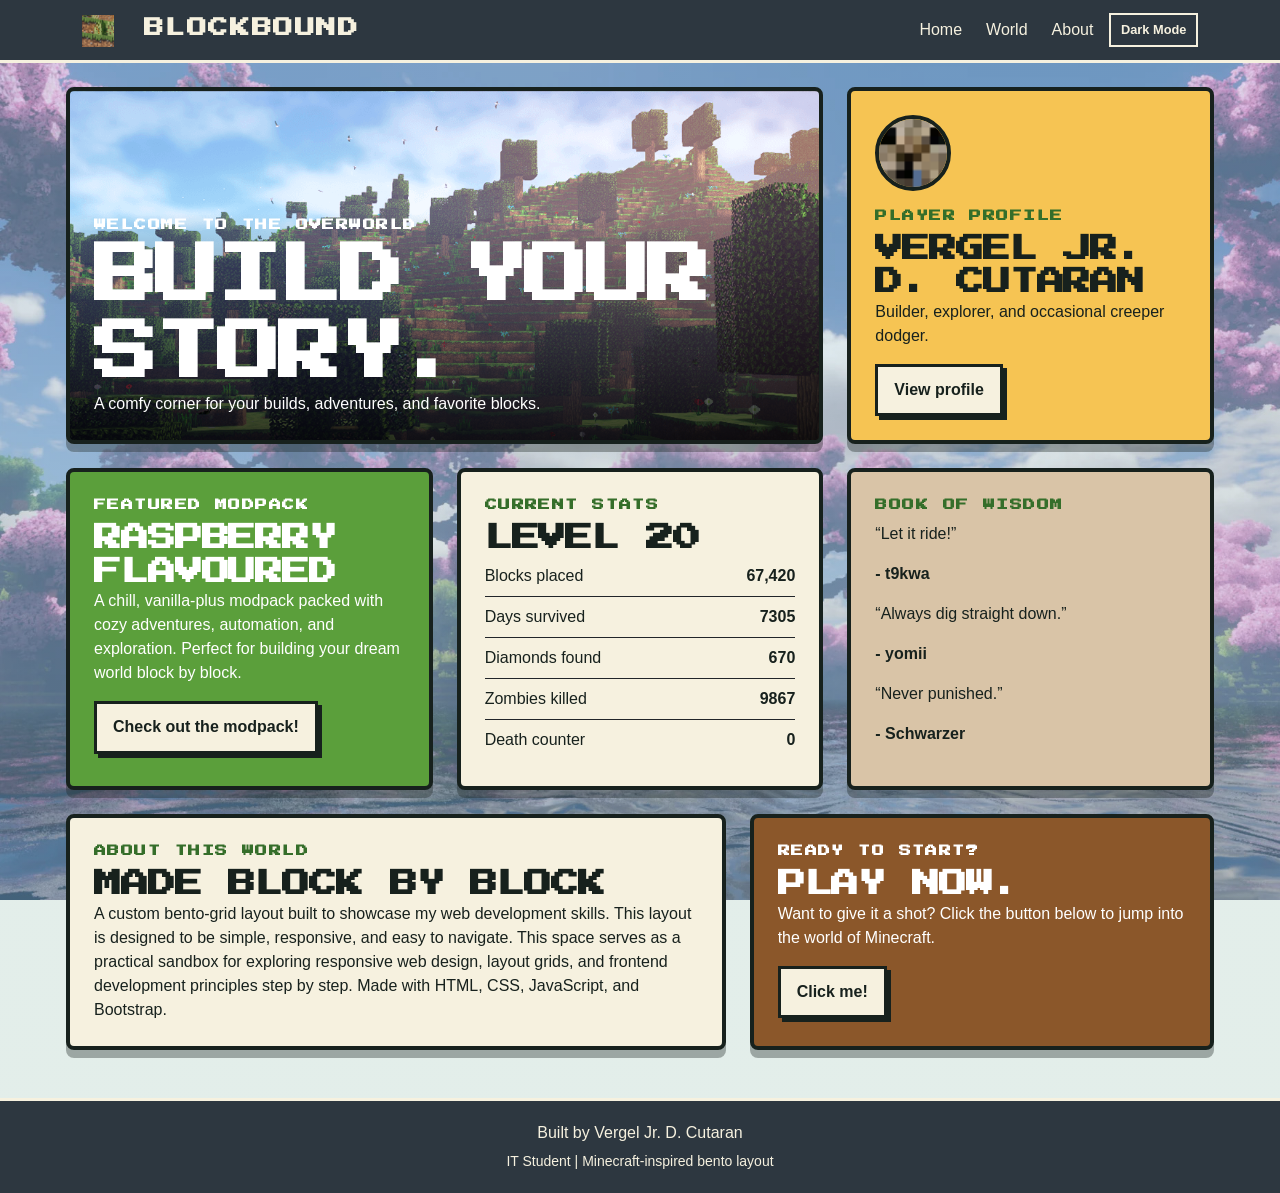
==== webdev/activities/a01/index.html @ cf2e9a89 "Added favicon, site logo, and changed some fonts." ====
<!doctype html>
<html lang="en">
  <head>
    <meta charset="UTF-8" />
    <meta name="viewport" content="width=device-width, initial-scale=1.0" />
    <title>Blockbound | Minecraft-Inspired Bento</title>
    <link rel="preconnect" href="https://fonts.googleapis.com" />
    <link rel="preconnect" href="https://fonts.gstatic.com" crossorigin />
    <link
      href="https://fonts.googleapis.com/css2?family=Press+Start+2P&display=swap"
      rel="stylesheet"
    />
    <link
      href="https://cdn.jsdelivr.net/npm/bootstrap@5.3.3/dist/css/bootstrap.min.css"
      rel="stylesheet"
      integrity="sha384-QWTKZyjpPEjISv5WaRU9OFeRpok6YctnYmDr5pNlyT2bRjXh0JMhjY6hW+ALEwIH"
      crossorigin="anonymous"
    />
    <link rel="stylesheet" href="css/style.css" />
    <link rel="icon" type="image/png" href="assets/favicon.png" />
  </head>

  <body id="top">
    <!-- Header: Based this on the dark sticky navbar from my portfolio. -->
    <header class="navbar navbar-expand navbar-dark site-header sticky-top">
      <div class="container">
        <!-- This is the website name shown on the left side of the header. -->
        <a class="navbar-brand site-brand" href="#top">
          <img
            class="site-logo me-2"
            src="assets/favicon.png"
            alt=""
            aria-hidden="true"
          />
          BLOCKBOUND
        </a>

        <!-- These links jump to the main sections of the page. -->
        <nav aria-label="Main navigation">
          <ul class="navbar-nav flex-row align-items-center gap-2">
            <li class="nav-item">
              <a class="nav-link" href="#top">Home</a>
            </li>
            <li class="nav-item">
              <a class="nav-link" href="#world">World</a>
            </li>
            <li class="nav-item">
              <a class="nav-link" href="#about">About</a>
            </li>
            <li class="nav-item">
              <button
                class="theme-toggle"
                id="theme-toggle"
                type="button"
                aria-pressed="false"
              >
                Dark Mode
              </button>
            </li>
          </ul>
        </nav>
      </div>
    </header>

    <main class="container bento-shell px-3 pt-3 pb-5 pt-md-4">
      <!-- Row 1: This is the main intro section and the player profile. -->
      <div class="row g-4 mb-4">
        <!-- Big hero card: Can change the background image and intro text here. -->
        <section class="col-12 col-lg-8">
          <div class="bento-card p-3 p-md-4 hero-card">
            <p class="eyebrow mt-3 mb-1">Welcome to the overworld</p>
            <h1 class="pixel-title display-3">Build your story.</h1>
            <p class="mb-0">
              A comfy corner for your builds, adventures, and favorite blocks.
            </p>
          </div>
        </section>

        <!-- Profile card: Avatar and player details. -->
        <section class="col-12 col-lg-4">
          <div class="bento-card p-3 p-md-4 profile-card">
            <img
              class="avatar-placeholder"
              src="assets/avatar.png"
              alt="Pixel art avatar of Vergel Jr. D. Cutaran"
            />
            <p class="eyebrow">Player profile</p>
            <h2 class="pixel-title h3">Vergel Jr. D. Cutaran</h2>
            <p>Builder, explorer, and occasional creeper dodger.</p>
            <a
              class="block-button"
              href="https://namemc.com/profile/t9kwa.1"
              target="_blank"
              rel="noopener noreferrer"
              >View profile</a
            >
          </div>
        </section>
      </div>

      <!-- Row 2: These cards show the featured world, stats, and quote. -->
      <div class="row g-4 mb-4">
        <!-- Featured world card: Can use this for a project or Minecraft world. -->
        <section class="col-12 col-md-4" id="world">
          <div class="bento-card p-3 p-md-4 feature-card">
            <p class="eyebrow">Featured modpack</p>
            <h2 class="pixel-title h3">Raspberry Flavoured</h2>
            <p>
              A chill, vanilla-plus modpack packed with cozy adventures,
              automation, and exploration. Perfect for building your dream world
              block by block.
            </p>
            <a
              class="block-button"
              href="https://www.curseforge.com/minecraft/modpacks/raspberry-flavoured"
              target="_blank"
              rel="noopener noreferrer"
              >Check out the modpack!</a
            >
          </div>
        </section>

        <!-- Stats card: Can replace these numbers with project stats. -->
        <section class="col-12 col-md-4">
          <div class="bento-card p-3 p-md-4">
            <p class="eyebrow">Current stats</p>
            <h2 class="pixel-title h3">Level 20</h2>
            <div
              class="d-flex justify-content-between border-bottom border-dark py-2"
            >
              <span>Blocks placed</span><strong>67,420</strong>
            </div>
            <div
              class="d-flex justify-content-between border-bottom border-dark py-2"
            >
              <span>Days survived</span><strong>7305</strong>
            </div>
            <div
              class="d-flex justify-content-between border-bottom border-dark py-2"
            >
              <span>Diamonds found</span><strong>670</strong>
            </div>
            <div
              class="d-flex justify-content-between border-bottom border-dark py-2"
            >
              <span>Zombies killed</span><strong>9867</strong>
            </div>
            <div class="d-flex justify-content-between py-2">
              <span>Death counter</span><strong>0</strong>
            </div>
          </div>
        </section>

        <!-- Quote card: Can put quote and username in this section. -->
        <section class="col-12 col-md-4">
          <div class="bento-card p-3 p-md-4 quote-card">
            <p class="eyebrow">Book of wisdom</p>
            <blockquote class="mb-3">“Let it ride!”</blockquote>
            <p class="fw-bold">- t9kwa</p>
            <blockquote class="mb-3">“Always dig straight down.”</blockquote>
            <p class="fw-bold">- yomii</p>
            <blockquote class="mb-3">“Never punished.”</blockquote>
            <p class="fw-bold">- Schwarzer</p>
          </div>
        </section>
      </div>

      <!-- Row 3: This has the about section and the main button. -->
      <div class="row g-4" id="about">
        <!-- About card: Can add more information, links, or social media here. -->
        <section class="col-12 col-lg-7">
          <div class="bento-card p-3 p-md-4">
            <p class="eyebrow">About this world</p>
            <h2 class="pixel-title h3">Made block by block</h2>
            <p class="mb-0">
              A custom bento-grid layout built to showcase my web development
              skills. This layout is designed to be simple, responsive, and easy
              to navigate. This space serves as a practical sandbox for
              exploring responsive web design, layout grids, and frontend
              development principles step by step. Made with HTML, CSS,
              JavaScript, and Bootstrap.
            </p>
          </div>
        </section>

        <!-- CTA card: Can change the button text and link to main page. -->
        <section class="col-12 col-lg-5">
          <div class="bento-card p-3 p-md-4 cta-card">
            <p class="eyebrow">Ready to start?</p>
            <h2 class="pixel-title h3">Play now.</h2>
            <p>
              Want to give it a shot? Click the button below to jump into the
              world of Minecraft.
            </p>
            <a
              class="block-button"
              href="https://classic.minecraft.net/"
              target="_blank"
              rel="noopener noreferrer"
            >
              Click me!
            </a>
          </div>
        </section>
      </div>
    </main>

    <!-- Footer: Kept this simple like the footer on my portfolio. -->
    <footer class="site-footer text-center">
      <p class="mb-1">Built by Vergel Jr. D. Cutaran</p>
      <small>IT Student | Minecraft-inspired bento layout</small>
    </footer>

    <script src="js/script.js"></script>
  </body>
</html>
---- webdev/activities/a01/css/style.css ----
:root {
  --mc-grass: #5b9f3b;
  --mc-grass-dark: #356e2a;
  --mc-dirt: #8b572a;
  --mc-stone: #2d3740;
  --mc-paper: #f6f1df;
  --mc-gold: #f6c453;
  --mc-sand: #d9c4a7;
  --mc-sky: 191, 232, 255;
  --mc-ink: #17211d;
  --mc-header: #2d3740;
  --mc-header-text: #f6f1df;
  --page-overlay: rgba(var(--mc-sky), 0.35);
  --card-shadow: 0 8px 0 rgba(23, 33, 29, 0.35);
}

body {
  min-height: 100vh;
  color: var(--mc-ink);
  font-family: "Trebuchet MS", Arial, sans-serif;
  background:
    linear-gradient(var(--page-overlay), var(--page-overlay)),
    url("../assets/background-light.jpg") center / cover fixed,
    var(--mc-paper);
  transition:
    color 0.3s,
    background-color 0.3s;
}

[data-bs-theme="dark"] {
  --mc-grass: #6fbf44;
  --mc-grass-dark: #b6e3a0;
  --mc-dirt: #a96d38;
  --mc-stone: #17211d;
  --mc-paper: #26332f;
  --mc-gold: #f6c453;
  --mc-sand: #4a392b;
  --mc-ink: #f6f1df;
  --page-overlay: rgba(23, 33, 29, 0.55);
}

[data-bs-theme="dark"] body {
  background:
    linear-gradient(var(--page-overlay), var(--page-overlay)),
    url("../assets/background-dark.jpg") center / cover fixed,
    var(--mc-paper);
}

.site-header,
.site-footer {
  color: var(--mc-header-text);
  background: var(--mc-header);
  border-color: var(--mc-header-text);
}

.site-header {
  border-bottom: 3px solid;
}

.site-brand,
.site-header .nav-link {
  color: var(--mc-header-text);
}

.site-brand {
  font-family: "Press Start 2P", "Trebuchet MS", Arial, sans-serif;
  font-weight: 900;
  letter-spacing: 0.08em;
}

.site-logo {
  width: 32px;
  height: 32px;
  object-fit: contain;
  vertical-align: middle;
}

.site-brand:hover,
.site-header .nav-link:hover {
  color: var(--mc-gold);
}

.theme-toggle {
  padding: 0.35rem 0.6rem;
  border: 2px solid var(--mc-header-text);
  color: var(--mc-header-text);
  background: transparent;
  font-size: 0.8rem;
  font-weight: 700;
}

.theme-toggle:hover {
  color: var(--mc-header);
  background: var(--mc-header-text);
}

.bento-shell {
  max-width: 1180px;
}

.bento-card {
  height: 100%;
  color: var(--mc-ink);
  border: 4px solid var(--mc-ink);
  border-radius: 0.5rem;
  box-shadow: var(--card-shadow);
  background: var(--mc-paper);
  overflow: hidden;
}

.hero-card {
  min-height: 310px;
  color: var(--bs-white);
  display: flex;
  flex-direction: column;
  justify-content: end;
  background:
    linear-gradient(transparent 35%, rgba(var(--bs-black-rgb), 0.8)),
    url("../assets/minecraft-hero.png") center / cover,
    var(--mc-grass);
}

.profile-card {
  background: var(--mc-gold);
}

.feature-card {
  color: var(--bs-white);
  background: var(--mc-grass);
}

.quote-card {
  background: var(--mc-sand);
}

.cta-card {
  color: var(--bs-white);
  background: var(--mc-dirt);
}

[data-bs-theme="dark"] .profile-card {
  color: var(--mc-ink);
}

[data-bs-theme="dark"] .quote-card {
  color: var(--mc-ink);
}

.eyebrow {
  margin-bottom: 0.5rem;
  color: var(--mc-grass-dark);
  font-family: "Press Start 2P", "Trebuchet MS", Arial, sans-serif;
  font-size: 0.75rem;
  font-weight: 800;
  letter-spacing: 0.12em;
  text-transform: uppercase;
}

.hero-card .eyebrow,
.feature-card .eyebrow,
.cta-card .eyebrow {
  color: inherit;
}

.pixel-title {
  margin: 0;
  font-family: "Press Start 2P", "Trebuchet MS", Arial, sans-serif;
  font-weight: 900;
  letter-spacing: -0.04em;
  text-transform: uppercase;
}

.avatar-placeholder {
  width: 76px;
  height: 76px;
  margin-bottom: 1rem;
  border: 4px solid var(--mc-ink);
  border-radius: 50%;
  object-fit: cover;
  background: var(--mc-stone);
}

.block-button {
  display: inline-block;
  padding: 0.7rem 1rem;
  color: var(--mc-ink);
  background: var(--mc-paper);
  border: 3px solid var(--mc-ink);
  font-weight: 800;
  text-decoration: none;
  box-shadow: 4px 4px 0 var(--mc-ink);
}

.block-button:hover {
  color: var(--bs-white);
  background: var(--mc-grass-dark);
  transform: translate(2px, 2px);
  box-shadow: 2px 2px 0 var(--mc-ink);
}

.site-footer {
  padding: 1.25rem 1rem;
  border-top: 3px solid;
}
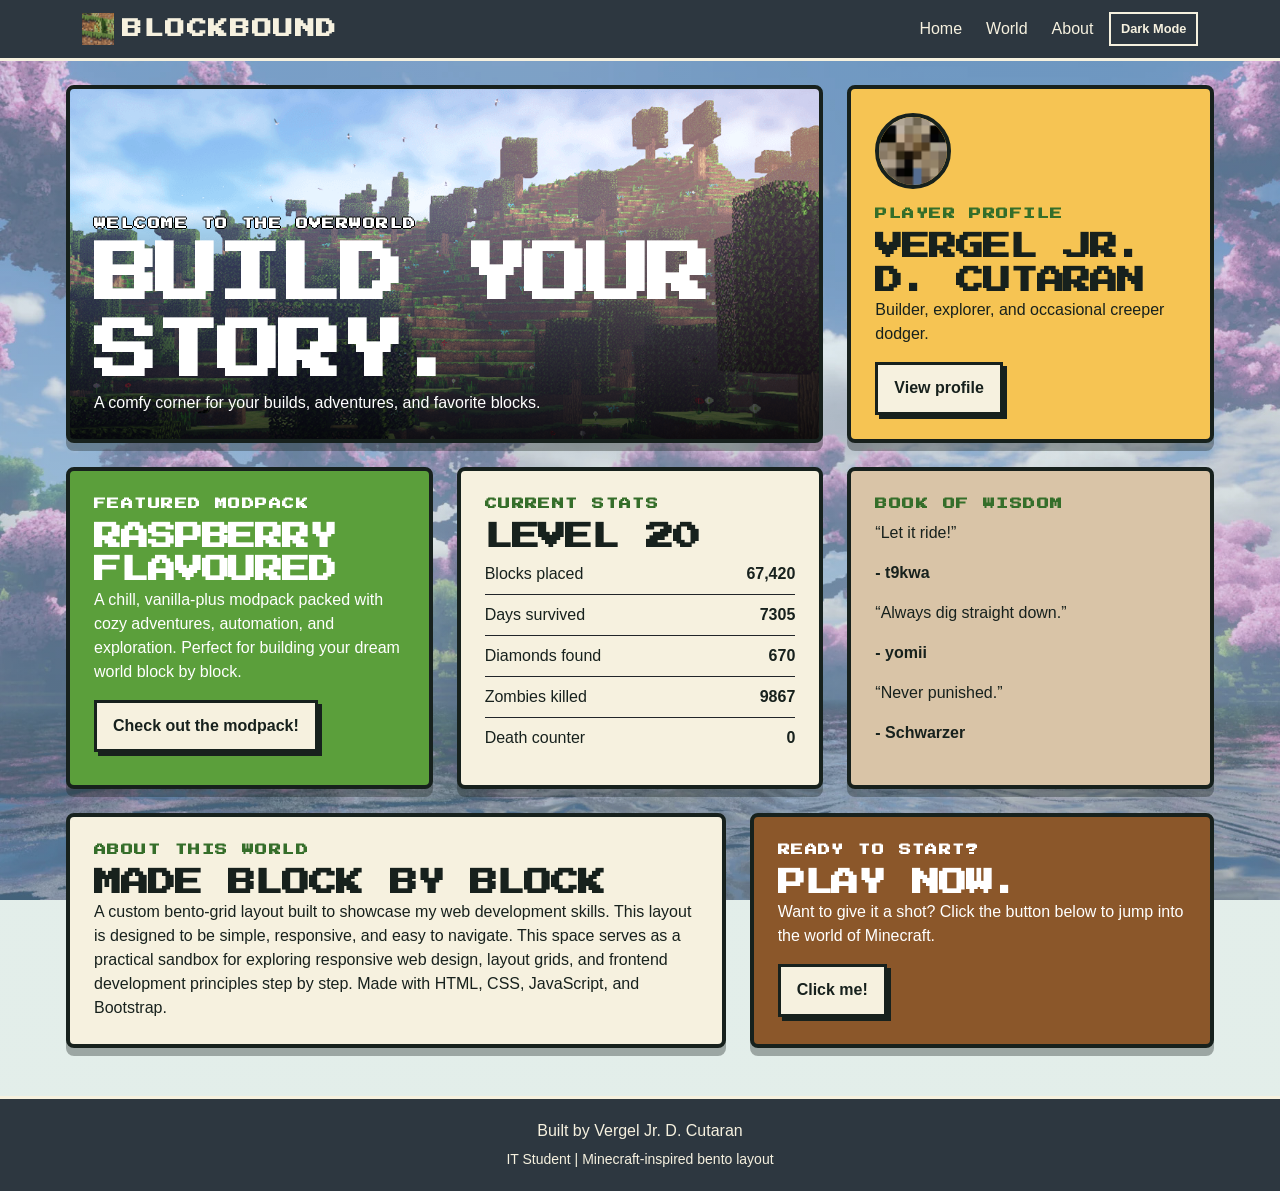
==== commit ae902199: "Fixed logo size, and font so it actually displays properly." ====
--- a/webdev/activities/a01/index.html
+++ b/webdev/activities/a01/index.html
@@ -25,7 +25,7 @@
     <header class="navbar navbar-expand navbar-dark site-header sticky-top">
       <div class="container">
         <!-- This is the website name shown on the left side of the header. -->
-        <a class="navbar-brand site-brand" href="#top">
+        <a class="navbar-brand site-brand d-inline-flex align-items-center" href="#top">
           <img
             class="site-logo me-2"
             src="assets/favicon.png"
@@ -68,7 +68,9 @@
         <!-- Big hero card: Can change the background image and intro text here. -->
         <section class="col-12 col-lg-8">
           <div class="bento-card p-3 p-md-4 hero-card">
-            <p class="eyebrow mt-3 mb-1">Welcome to the overworld</p>
+            <p class="eyebrow hero-welcome mt-3 mb-1">
+              Welcome to the overworld
+            </p>
             <h1 class="pixel-title display-3">Build your story.</h1>
             <p class="mb-0">
               A comfy corner for your builds, adventures, and favorite blocks.
--- a/webdev/activities/a01/css/style.css
+++ b/webdev/activities/a01/css/style.css
@@ -68,9 +68,10 @@
   letter-spacing: 0.08em;
 }
 
-.site-logo {
-  width: 32px;
-  height: 32px;
+.site-brand .site-logo {
+  display: inline-block;
+  width: 32px !important;
+  height: 32px !important;
   object-fit: contain;
   vertical-align: middle;
 }
@@ -162,6 +163,14 @@
   color: inherit;
 }
 
+.hero-welcome {
+  text-shadow:
+    1px 0 #000,
+    -1px 0 #000,
+    0 1px #000,
+    0 -1px #000;
+}
+
 .pixel-title {
   margin: 0;
   font-family: "Press Start 2P", "Trebuchet MS", Arial, sans-serif;
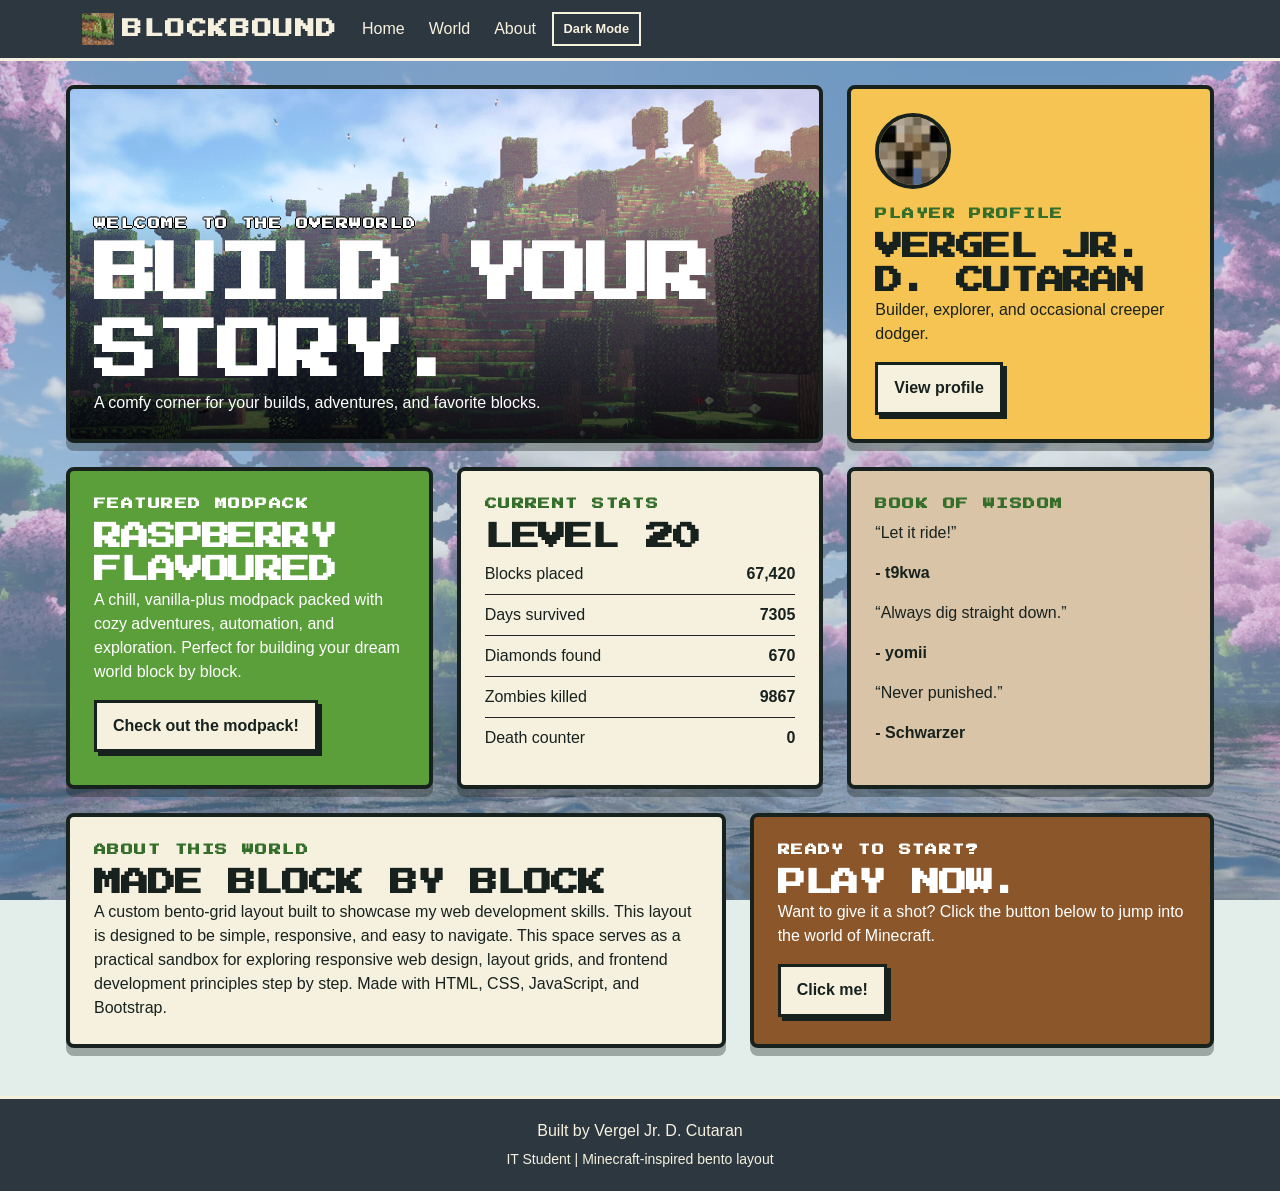
==== commit 8b09c069: "Made a hamburger menu for mobile view in A01, also made A02 (forgot to commit the thing so it's one " ====
--- a/webdev/activities/a01/index.html
+++ b/webdev/activities/a01/index.html
@@ -22,10 +22,13 @@
 
   <body id="top">
     <!-- Header: Based this on the dark sticky navbar from my portfolio. -->
-    <header class="navbar navbar-expand navbar-dark site-header sticky-top">
+    <header class="navbar navbar-expand-md navbar-dark site-header sticky-top">
       <div class="container">
         <!-- This is the website name shown on the left side of the header. -->
-        <a class="navbar-brand site-brand d-inline-flex align-items-center" href="#top">
+        <a
+          class="navbar-brand site-brand d-inline-flex align-items-center"
+          href="#top"
+        >
           <img
             class="site-logo me-2"
             src="assets/favicon.png"
@@ -35,9 +38,26 @@
           BLOCKBOUND
         </a>
 
+        <button
+          class="navbar-toggler d-md-none"
+          id="nav-toggle"
+          type="button"
+          aria-controls="main-navigation"
+          aria-expanded="false"
+          aria-label="Open navigation menu"
+        >
+          <span class="navbar-toggler-icon"></span>
+        </button>
+
         <!-- These links jump to the main sections of the page. -->
-        <nav aria-label="Main navigation">
-          <ul class="navbar-nav flex-row align-items-center gap-2">
+        <nav
+          class="collapse navbar-collapse"
+          id="main-navigation"
+          aria-label="Main navigation"
+        >
+          <ul
+            class="navbar-nav flex-column flex-md-row align-items-md-center gap-2"
+          >
             <li class="nav-item">
               <a class="nav-link" href="#top">Home</a>
             </li>
--- a/webdev/activities/a01/css/style.css
+++ b/webdev/activities/a01/css/style.css
@@ -81,6 +81,18 @@
   color: var(--mc-gold);
 }
 
+.navbar-toggler {
+  border: 2px solid var(--mc-header-text);
+}
+
+.navbar-toggler:focus {
+  box-shadow: 0 0 0 0.2rem rgba(246, 196, 83, 0.5);
+}
+
+.navbar-toggler-icon {
+  filter: brightness(0) invert(1);
+}
+
 .theme-toggle {
   padding: 0.35rem 0.6rem;
   border: 2px solid var(--mc-header-text);
@@ -93,6 +105,24 @@
 .theme-toggle:hover {
   color: var(--mc-header);
   background: var(--mc-header-text);
+}
+
+@media (max-width: 767.98px) {
+  .site-header .navbar-collapse {
+    flex-basis: 100%;
+    padding-top: 0.75rem;
+  }
+
+  .site-header .navbar-nav {
+    align-items: stretch;
+  }
+
+  .site-header .nav-link,
+  .theme-toggle {
+    display: block;
+    width: 100%;
+    text-align: left;
+  }
 }
 
 .bento-shell {
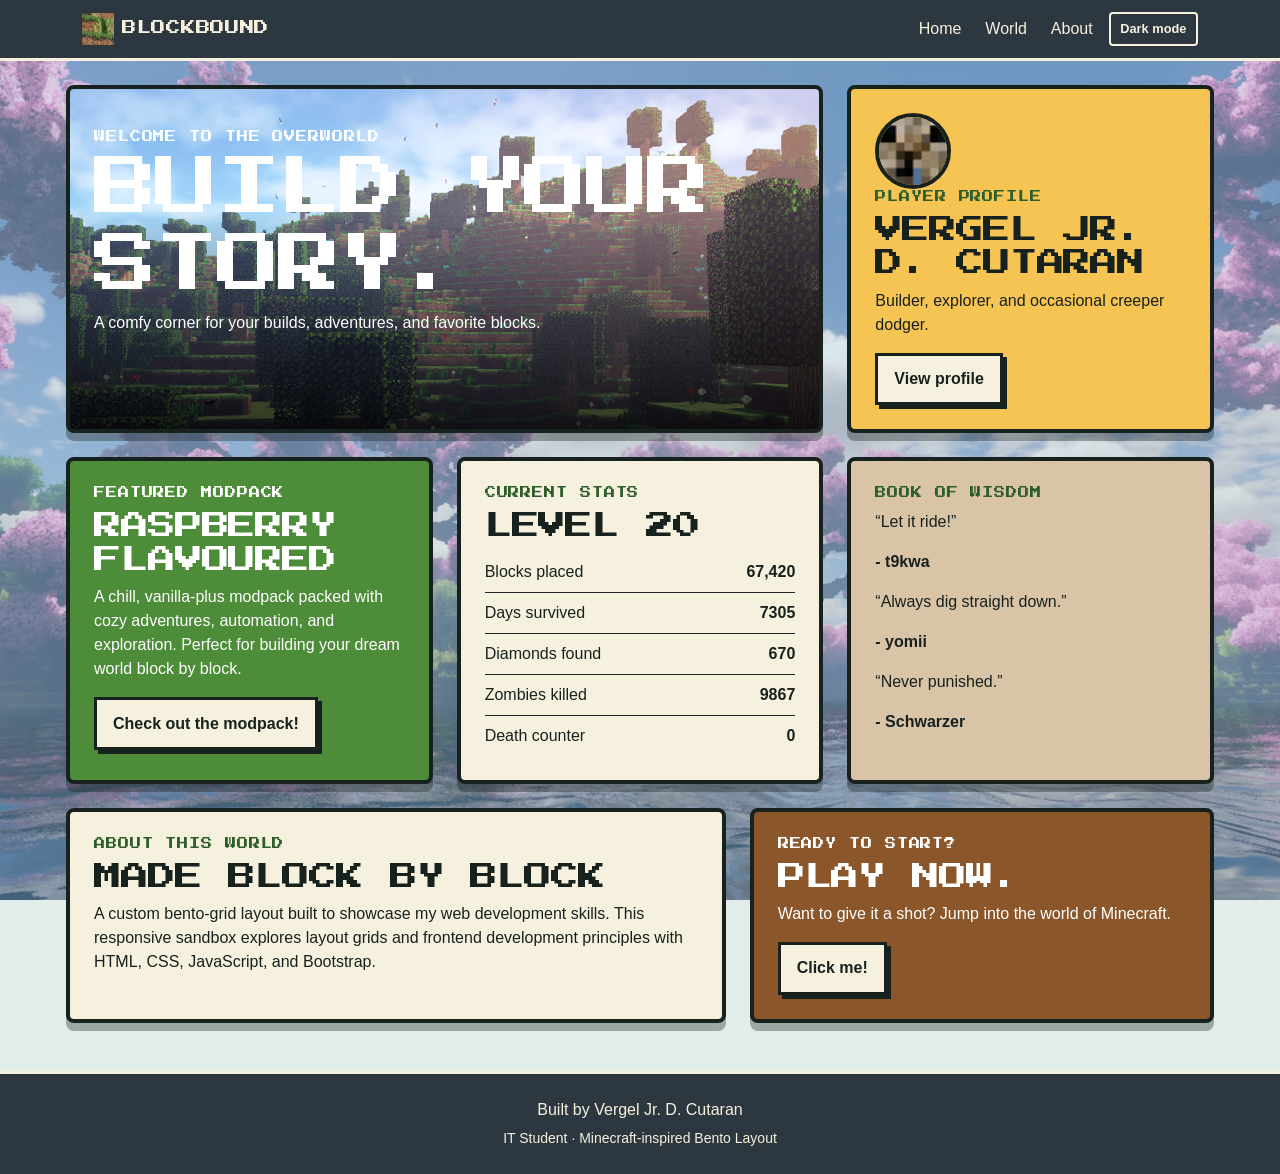
==== commit 59619e3e: "Removed unnecessary and redundant lines for efficiency." ====
--- a/webdev/activities/a01/index.html
+++ b/webdev/activities/a01/index.html
@@ -4,27 +4,23 @@
     <meta charset="UTF-8" />
     <meta name="viewport" content="width=device-width, initial-scale=1.0" />
     <title>Blockbound | Minecraft-Inspired Bento</title>
-    <link rel="preconnect" href="https://fonts.googleapis.com" />
-    <link rel="preconnect" href="https://fonts.gstatic.com" crossorigin />
     <link
       href="https://fonts.googleapis.com/css2?family=Press+Start+2P&display=swap"
       rel="stylesheet"
     />
     <link
-      href="https://cdn.jsdelivr.net/npm/bootstrap@5.3.3/dist/css/bootstrap.min.css"
+      href="https://cdn.jsdelivr.net/npm/bootstrap@5.3.8/dist/css/bootstrap.min.css"
       rel="stylesheet"
-      integrity="sha384-QWTKZyjpPEjISv5WaRU9OFeRpok6YctnYmDr5pNlyT2bRjXh0JMhjY6hW+ALEwIH"
+      integrity="sha384-sRIl4kxILFvY47J16cr9ZwB07vP4J8+LH7qKQnuqkuIAvNWLzeN8tE5YBujZqJLB"
       crossorigin="anonymous"
     />
     <link rel="stylesheet" href="css/style.css" />
-    <link rel="icon" type="image/png" href="assets/favicon.png" />
+    <link rel="icon" href="assets/favicon.png" />
   </head>
-
   <body id="top">
-    <!-- Header: Based this on the dark sticky navbar from my portfolio. -->
+    <!-- Bootstrap navigation collapses on smaller screens. -->
     <header class="navbar navbar-expand-md navbar-dark site-header sticky-top">
       <div class="container">
-        <!-- This is the website name shown on the left side of the header. -->
         <a
           class="navbar-brand site-brand d-inline-flex align-items-center"
           href="#top"
@@ -37,30 +33,24 @@
           />
           BLOCKBOUND
         </a>
-
         <button
-          class="navbar-toggler d-md-none"
-          id="nav-toggle"
+          class="navbar-toggler"
           type="button"
+          data-bs-toggle="collapse"
+          data-bs-target="#main-navigation"
           aria-controls="main-navigation"
           aria-expanded="false"
           aria-label="Open navigation menu"
         >
           <span class="navbar-toggler-icon"></span>
         </button>
-
-        <!-- These links jump to the main sections of the page. -->
         <nav
           class="collapse navbar-collapse"
           id="main-navigation"
           aria-label="Main navigation"
         >
-          <ul
-            class="navbar-nav flex-column flex-md-row align-items-md-center gap-2"
-          >
-            <li class="nav-item">
-              <a class="nav-link" href="#top">Home</a>
-            </li>
+          <ul class="navbar-nav ms-auto align-items-md-center gap-md-2">
+            <li class="nav-item"><a class="nav-link" href="#top">Home</a></li>
             <li class="nav-item">
               <a class="nav-link" href="#world">World</a>
             </li>
@@ -69,12 +59,12 @@
             </li>
             <li class="nav-item">
               <button
-                class="theme-toggle"
+                class="btn btn-sm theme-toggle"
                 id="theme-toggle"
                 type="button"
                 aria-pressed="false"
               >
-                Dark Mode
+                Dark mode
               </button>
             </li>
           </ul>
@@ -82,23 +72,18 @@
       </div>
     </header>
 
+    <!-- Responsive cards use Bootstrap's grid; custom classes only define the theme. -->
     <main class="container bento-shell px-3 pt-3 pb-5 pt-md-4">
-      <!-- Row 1: This is the main intro section and the player profile. -->
       <div class="row g-4 mb-4">
-        <!-- Big hero card: Can change the background image and intro text here. -->
         <section class="col-12 col-lg-8">
           <div class="bento-card p-3 p-md-4 hero-card">
-            <p class="eyebrow hero-welcome mt-3 mb-1">
-              Welcome to the overworld
-            </p>
+            <p class="eyebrow mt-3 mb-1">Welcome to the overworld</p>
             <h1 class="pixel-title display-3">Build your story.</h1>
             <p class="mb-0">
               A comfy corner for your builds, adventures, and favorite blocks.
             </p>
           </div>
         </section>
-
-        <!-- Profile card: Avatar and player details. -->
         <section class="col-12 col-lg-4">
           <div class="bento-card p-3 p-md-4 profile-card">
             <img
@@ -114,15 +99,14 @@
               href="https://namemc.com/profile/t9kwa.1"
               target="_blank"
               rel="noopener noreferrer"
-              >View profile</a
-            >
-          </div>
-        </section>
-      </div>
-
-      <!-- Row 2: These cards show the featured world, stats, and quote. -->
+            >
+              View profile
+            </a>
+          </div>
+        </section>
+      </div>
+
       <div class="row g-4 mb-4">
-        <!-- Featured world card: Can use this for a project or Minecraft world. -->
         <section class="col-12 col-md-4" id="world">
           <div class="bento-card p-3 p-md-4 feature-card">
             <p class="eyebrow">Featured modpack</p>
@@ -137,12 +121,11 @@
               href="https://www.curseforge.com/minecraft/modpacks/raspberry-flavoured"
               target="_blank"
               rel="noopener noreferrer"
-              >Check out the modpack!</a
-            >
-          </div>
-        </section>
-
-        <!-- Stats card: Can replace these numbers with project stats. -->
+            >
+              Check out the modpack!
+            </a>
+          </div>
+        </section>
         <section class="col-12 col-md-4">
           <div class="bento-card p-3 p-md-4">
             <p class="eyebrow">Current stats</p>
@@ -172,48 +155,36 @@
             </div>
           </div>
         </section>
-
-        <!-- Quote card: Can put quote and username in this section. -->
         <section class="col-12 col-md-4">
           <div class="bento-card p-3 p-md-4 quote-card">
             <p class="eyebrow">Book of wisdom</p>
-            <blockquote class="mb-3">“Let it ride!”</blockquote>
+            <blockquote>“Let it ride!”</blockquote>
             <p class="fw-bold">- t9kwa</p>
-            <blockquote class="mb-3">“Always dig straight down.”</blockquote>
+            <blockquote>“Always dig straight down.”</blockquote>
             <p class="fw-bold">- yomii</p>
-            <blockquote class="mb-3">“Never punished.”</blockquote>
+            <blockquote>“Never punished.”</blockquote>
             <p class="fw-bold">- Schwarzer</p>
           </div>
         </section>
       </div>
 
-      <!-- Row 3: This has the about section and the main button. -->
       <div class="row g-4" id="about">
-        <!-- About card: Can add more information, links, or social media here. -->
         <section class="col-12 col-lg-7">
           <div class="bento-card p-3 p-md-4">
             <p class="eyebrow">About this world</p>
             <h2 class="pixel-title h3">Made block by block</h2>
             <p class="mb-0">
               A custom bento-grid layout built to showcase my web development
-              skills. This layout is designed to be simple, responsive, and easy
-              to navigate. This space serves as a practical sandbox for
-              exploring responsive web design, layout grids, and frontend
-              development principles step by step. Made with HTML, CSS,
-              JavaScript, and Bootstrap.
+              skills. This responsive sandbox explores layout grids and frontend
+              development principles with HTML, CSS, JavaScript, and Bootstrap.
             </p>
           </div>
         </section>
-
-        <!-- CTA card: Can change the button text and link to main page. -->
         <section class="col-12 col-lg-5">
           <div class="bento-card p-3 p-md-4 cta-card">
             <p class="eyebrow">Ready to start?</p>
             <h2 class="pixel-title h3">Play now.</h2>
-            <p>
-              Want to give it a shot? Click the button below to jump into the
-              world of Minecraft.
-            </p>
+            <p>Want to give it a shot? Jump into the world of Minecraft.</p>
             <a
               class="block-button"
               href="https://classic.minecraft.net/"
@@ -227,12 +198,16 @@
       </div>
     </main>
 
-    <!-- Footer: Kept this simple like the footer on my portfolio. -->
-    <footer class="site-footer text-center">
+    <!-- The footer stays opaque so its text remains readable over the background. -->
+    <footer class="site-footer py-4 text-center">
       <p class="mb-1">Built by Vergel Jr. D. Cutaran</p>
-      <small>IT Student | Minecraft-inspired bento layout</small>
+      <small>IT Student &middot; Minecraft-inspired Bento Layout</small>
     </footer>
-
+    <script
+      src="https://cdn.jsdelivr.net/npm/bootstrap@5.3.8/dist/js/bootstrap.bundle.min.js"
+      integrity="sha384-FKyoEForCGlyvwx9Hj09JcYn3nv7wiPVlz7YYwJrWVcXK/BmnVDxM+D2scQbITxI"
+      crossorigin="anonymous"
+    ></script>
     <script src="js/script.js"></script>
   </body>
 </html>
--- a/webdev/activities/a01/css/style.css
+++ b/webdev/activities/a01/css/style.css
@@ -1,189 +1,151 @@
+/* Shared colors for the light theme and block-style components. */
 :root {
-  --mc-grass: #5b9f3b;
-  --mc-grass-dark: #356e2a;
-  --mc-dirt: #8b572a;
-  --mc-stone: #2d3740;
-  --mc-paper: #f6f1df;
-  --mc-gold: #f6c453;
-  --mc-sand: #d9c4a7;
-  --mc-sky: 191, 232, 255;
-  --mc-ink: #17211d;
-  --mc-header: #2d3740;
-  --mc-header-text: #f6f1df;
-  --page-overlay: rgba(var(--mc-sky), 0.35);
-  --card-shadow: 0 8px 0 rgba(23, 33, 29, 0.35);
+  --block-ink: #17211d;
+  --block-paper: #f6f1df;
+  --block-green: #4d8c38;
+  --block-green-dark: #2d5d2a;
+  --block-gold: #f6c453;
+  --block-dirt: #8b572a;
+  --block-sand: #d9c4a7;
+  --block-header: #2d3740;
+  --block-header-text: #f6f1df;
 }
 
+/* The image and overlay create the page texture without extra markup. */
 body {
   min-height: 100vh;
-  color: var(--mc-ink);
+  color: var(--block-ink);
   font-family: "Trebuchet MS", Arial, sans-serif;
   background:
-    linear-gradient(var(--page-overlay), var(--page-overlay)),
+    linear-gradient(rgba(191, 232, 255, 0.35), rgba(191, 232, 255, 0.35)),
     url("../assets/background-light.jpg") center / cover fixed,
-    var(--mc-paper);
-  transition:
-    color 0.3s,
-    background-color 0.3s;
+    var(--block-paper);
 }
 
+/* Bootstrap's theme attribute switches the custom palette too. */
 [data-bs-theme="dark"] {
-  --mc-grass: #6fbf44;
-  --mc-grass-dark: #b6e3a0;
-  --mc-dirt: #a96d38;
-  --mc-stone: #17211d;
-  --mc-paper: #26332f;
-  --mc-gold: #f6c453;
-  --mc-sand: #4a392b;
-  --mc-ink: #f6f1df;
-  --page-overlay: rgba(23, 33, 29, 0.55);
+  --block-ink: #f6f1df;
+  --block-paper: #26332f;
+  --block-green: #6fbf44;
+  --block-green-dark: #b6e3a0;
+  --block-dirt: #a96d38;
+  --block-sand: #4a392b;
 }
 
 [data-bs-theme="dark"] body {
   background:
-    linear-gradient(var(--page-overlay), var(--page-overlay)),
+    linear-gradient(rgba(23, 33, 29, 0.55), rgba(23, 33, 29, 0.55)),
     url("../assets/background-dark.jpg") center / cover fixed,
-    var(--mc-paper);
+    var(--block-paper);
 }
 
+/* Header and footer share one solid, high-contrast surface. */
 .site-header,
 .site-footer {
-  color: var(--mc-header-text);
-  background: var(--mc-header);
-  border-color: var(--mc-header-text);
+  --bs-navbar-color: var(--block-header-text);
+  --bs-navbar-hover-color: var(--block-gold);
+  --bs-navbar-brand-color: var(--block-header-text);
+  --bs-navbar-brand-hover-color: var(--block-gold);
+  color: var(--block-header-text);
+  background: var(--block-header);
+  border-color: var(--block-gold);
 }
 
 .site-header {
   border-bottom: 3px solid;
 }
 
+.site-footer {
+  border-top: 3px solid;
+}
+
 .site-brand,
 .site-header .nav-link {
-  color: var(--mc-header-text);
+  color: var(--block-header-text);
+}
+
+.site-brand,
+.pixel-title,
+.eyebrow {
+  font-family: "Press Start 2P", "Trebuchet MS", Arial, sans-serif;
 }
 
 .site-brand {
-  font-family: "Press Start 2P", "Trebuchet MS", Arial, sans-serif;
-  font-weight: 900;
-  letter-spacing: 0.08em;
+  font-size: 0.9rem;
+  letter-spacing: 0.05em;
 }
 
-.site-brand .site-logo {
-  display: inline-block;
-  width: 32px !important;
-  height: 32px !important;
+.site-logo {
+  width: 32px;
+  height: 32px;
   object-fit: contain;
-  vertical-align: middle;
 }
 
 .site-brand:hover,
 .site-header .nav-link:hover {
-  color: var(--mc-gold);
-}
-
-.navbar-toggler {
-  border: 2px solid var(--mc-header-text);
-}
-
-.navbar-toggler:focus {
-  box-shadow: 0 0 0 0.2rem rgba(246, 196, 83, 0.5);
-}
-
-.navbar-toggler-icon {
-  filter: brightness(0) invert(1);
+  color: var(--block-gold);
 }
 
 .theme-toggle {
   padding: 0.35rem 0.6rem;
-  border: 2px solid var(--mc-header-text);
-  color: var(--mc-header-text);
+  color: var(--block-header-text);
   background: transparent;
+  border: 2px solid var(--block-header-text);
   font-size: 0.8rem;
   font-weight: 700;
 }
 
 .theme-toggle:hover {
-  color: var(--mc-header);
-  background: var(--mc-header-text);
-}
-
-@media (max-width: 767.98px) {
-  .site-header .navbar-collapse {
-    flex-basis: 100%;
-    padding-top: 0.75rem;
-  }
-
-  .site-header .navbar-nav {
-    align-items: stretch;
-  }
-
-  .site-header .nav-link,
-  .theme-toggle {
-    display: block;
-    width: 100%;
-    text-align: left;
-  }
+  color: var(--block-header);
+  background: var(--block-header-text);
 }
 
 .bento-shell {
   max-width: 1180px;
 }
 
+/* Every content card gets the same border, shadow, and paper surface. */
 .bento-card {
   height: 100%;
-  color: var(--mc-ink);
-  border: 4px solid var(--mc-ink);
+  color: var(--block-ink);
+  background: var(--block-paper);
+  border: 4px solid var(--block-ink);
   border-radius: 0.5rem;
-  box-shadow: var(--card-shadow);
-  background: var(--mc-paper);
-  overflow: hidden;
+  box-shadow: 0 8px 0 rgba(23, 33, 29, 0.35);
 }
 
 .hero-card {
   min-height: 310px;
-  color: var(--bs-white);
-  display: flex;
-  flex-direction: column;
-  justify-content: end;
+  color: #fff;
   background:
-    linear-gradient(transparent 35%, rgba(var(--bs-black-rgb), 0.8)),
+    linear-gradient(transparent 35%, rgba(0, 0, 0, 0.8)),
     url("../assets/minecraft-hero.png") center / cover,
-    var(--mc-grass);
+    var(--block-green);
 }
 
 .profile-card {
-  background: var(--mc-gold);
+  background: var(--block-gold);
 }
 
 .feature-card {
-  color: var(--bs-white);
-  background: var(--mc-grass);
+  color: #fff;
+  background: var(--block-green);
 }
 
 .quote-card {
-  background: var(--mc-sand);
+  background: var(--block-sand);
 }
 
 .cta-card {
-  color: var(--bs-white);
-  background: var(--mc-dirt);
-}
-
-[data-bs-theme="dark"] .profile-card {
-  color: var(--mc-ink);
-}
-
-[data-bs-theme="dark"] .quote-card {
-  color: var(--mc-ink);
+  color: #fff;
+  background: var(--block-dirt);
 }
 
 .eyebrow {
   margin-bottom: 0.5rem;
-  color: var(--mc-grass-dark);
-  font-family: "Press Start 2P", "Trebuchet MS", Arial, sans-serif;
-  font-size: 0.75rem;
-  font-weight: 800;
-  letter-spacing: 0.12em;
+  color: var(--block-green-dark);
+  font-size: 0.7rem;
+  letter-spacing: 0.08em;
   text-transform: uppercase;
 }
 
@@ -193,18 +155,7 @@
   color: inherit;
 }
 
-.hero-welcome {
-  text-shadow:
-    1px 0 #000,
-    -1px 0 #000,
-    0 1px #000,
-    0 -1px #000;
-}
-
 .pixel-title {
-  margin: 0;
-  font-family: "Press Start 2P", "Trebuchet MS", Arial, sans-serif;
-  font-weight: 900;
   letter-spacing: -0.04em;
   text-transform: uppercase;
 }
@@ -212,32 +163,26 @@
 .avatar-placeholder {
   width: 76px;
   height: 76px;
-  margin-bottom: 1rem;
-  border: 4px solid var(--mc-ink);
+  object-fit: cover;
+  border: 4px solid var(--block-ink);
   border-radius: 50%;
-  object-fit: cover;
-  background: var(--mc-stone);
 }
 
+/* These links keep the block appearance while remaining ordinary anchors. */
 .block-button {
   display: inline-block;
   padding: 0.7rem 1rem;
-  color: var(--mc-ink);
-  background: var(--mc-paper);
-  border: 3px solid var(--mc-ink);
+  color: var(--block-ink);
+  background: var(--block-paper);
+  border: 3px solid var(--block-ink);
+  box-shadow: 4px 4px 0 var(--block-ink);
   font-weight: 800;
   text-decoration: none;
-  box-shadow: 4px 4px 0 var(--mc-ink);
 }
 
 .block-button:hover {
-  color: var(--bs-white);
-  background: var(--mc-grass-dark);
+  color: #fff;
+  background: var(--block-green-dark);
   transform: translate(2px, 2px);
-  box-shadow: 2px 2px 0 var(--mc-ink);
+  box-shadow: 2px 2px 0 var(--block-ink);
 }
-
-.site-footer {
-  padding: 1.25rem 1rem;
-  border-top: 3px solid;
-}
